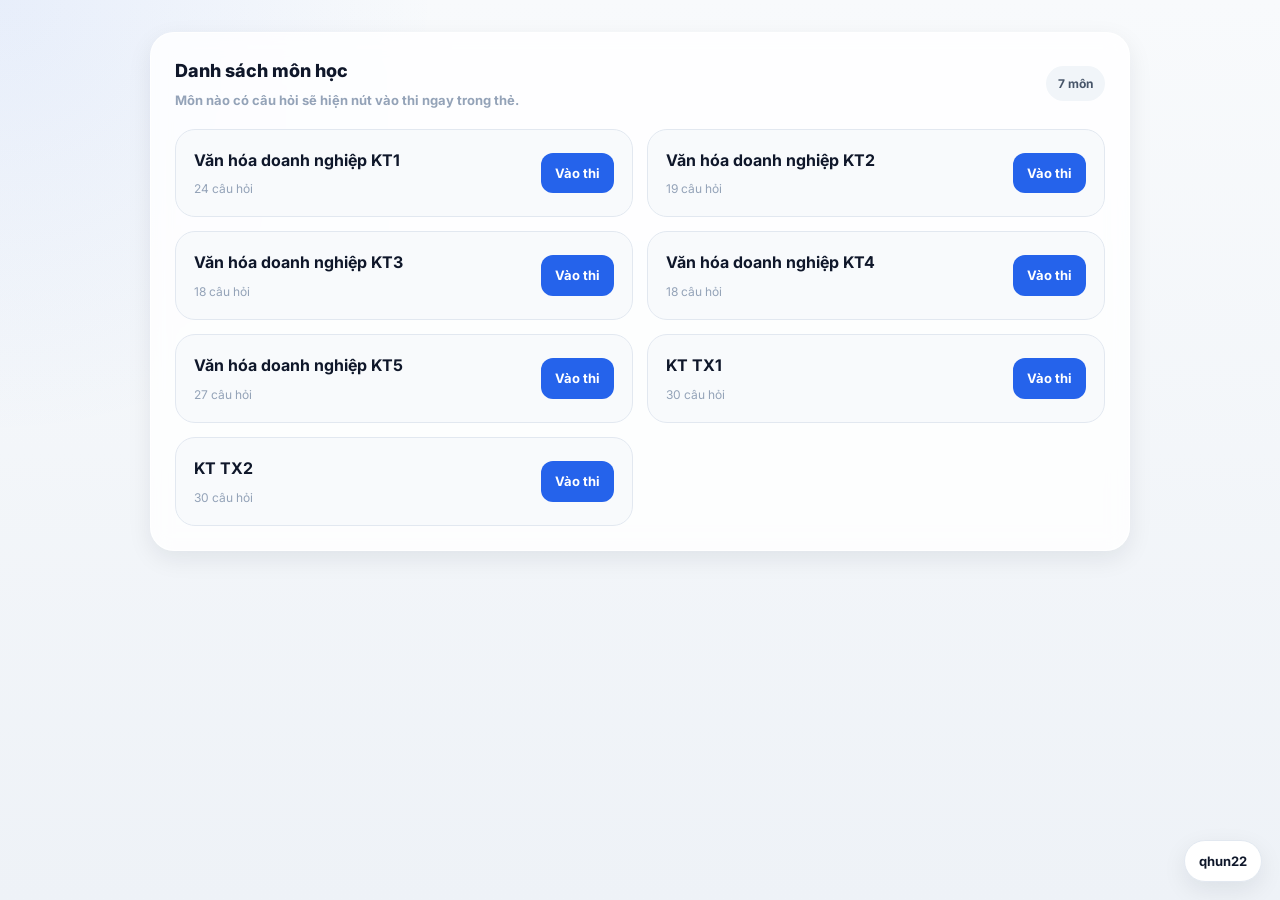
==== exam.html @ 62bb66e3 "Add files via upload" ====
<!DOCTYPE html>
<html lang="vi">
<head>
    <meta charset="UTF-8">
    <meta name="viewport" content="width=device-width, initial-scale=1.0">
    <title>Làm bài - Trắc Nghiệm Online</title>
    <link rel="stylesheet" href="assets/css/style.css">
    <style>
        html {
            overflow-y: scroll;
            scrollbar-gutter: stable;
            scrollbar-width: auto;
            scrollbar-color: #94a3b8 #e2e8f0;
        }

        html::-webkit-scrollbar,
        body::-webkit-scrollbar {
            width: 14px;
        }

        html::-webkit-scrollbar-track,
        body::-webkit-scrollbar-track {
            background: #e2e8f0;
        }

        html::-webkit-scrollbar-thumb,
        body::-webkit-scrollbar-thumb {
            background: #94a3b8;
            border-radius: 999px;
            border: 3px solid #e2e8f0;
        }

        html::-webkit-scrollbar-thumb:hover,
        body::-webkit-scrollbar-thumb:hover {
            background: #64748b;
        }

        body {
            min-height:100vh;
            overflow-x:hidden;
            overflow-y:auto;
            background:var(--body-bg);
            padding:28px 16px 48px;
        }
        .container { max-width:860px; margin:0 auto; }
        .exam-shell {
            background:rgba(255,255,255,0.72);
            border:1px solid rgba(255,255,255,0.8);
            border-radius:28px;
            box-shadow:var(--shadow-md);
            padding:20px;
        }
        .page-header {
            display:flex;
            align-items:flex-start;
            justify-content:space-between;
            gap:16px;
            margin-bottom:18px;
            padding:8px 8px 0;
        }
        .page-header h1 { font-size:30px; font-weight:800; color:var(--text-primary); margin:0 0 6px; line-height:1.15; }
        .page-header p { margin:0; font-size:14px; color:var(--text-secondary); }
        .back-link {
            display:inline-flex;
            align-items:center;
            gap:8px;
            min-height:44px;
            padding:0 16px;
            border-radius:14px;
            background:#ffffff;
            border:1px solid var(--border-color);
            color:var(--text-primary);
            font-size:14px;
            font-weight:700;
            box-shadow:var(--shadow-sm);
            text-decoration:none;
        }
        .back-link:hover { border-color:rgba(37,99,235,0.25); color:var(--primary); background:#f8fbff; }
        .exam-info { display:flex; gap:12px; flex-wrap:wrap; margin-bottom:20px; padding:0 8px; font-size:13px; color:var(--text-muted); }
        .exam-info span {
            background:#f8fafc;
            padding:10px 14px;
            border-radius:14px;
            box-shadow:var(--shadow-sm);
            border:1px solid var(--border-color);
            font-weight:700;
        }

        .q-card {
            background:#ffffff;
            border-radius:24px;
            box-shadow:var(--shadow);
            border:1px solid rgba(226,232,240,0.9);
            padding:22px;
            margin-bottom:16px;
        }
        .q-number { font-size:12px; font-weight:800; color:var(--primary); text-transform:uppercase; margin:0 0 10px; display:flex; align-items:center; gap:8px; letter-spacing:0.4px; }
        .q-flag-btn { margin-left:auto; display:inline-flex; align-items:center; gap:5px; padding:4px 10px; border:1.5px solid var(--border-color); border-radius:8px; background:#fff; cursor:pointer; font-family:inherit; font-size:11px; font-weight:600; color:var(--text-muted); transition:var(--transition); text-transform:none; letter-spacing:0; }
        .q-flag-btn:hover { border-color:#fca5a5; color:#dc2626; background:#fef2f2; }
        .q-flag-btn.flagged { border-color:#dc2626; color:#dc2626; background:#fef2f2; }
        .q-flag-btn .flag-icon { width:14px; height:14px; border:1.5px solid currentColor; border-radius:3px; display:flex; align-items:center; justify-content:center; flex-shrink:0; }
        .q-flag-btn.flagged .flag-icon::after { content:''; width:8px; height:8px; background:#dc2626; border-radius:2px; }
        .q-badge-multi { font-size:11px; font-weight:700; color:#fff; background:var(--warning); padding:4px 10px; border-radius:999px; text-transform:none; letter-spacing:0; }
        .q-text { font-size:20px; font-weight:700; color:var(--text-primary); margin:0 0 18px; line-height:1.55; white-space:pre-wrap; }
        .q-options { display:flex; flex-direction:column; gap:10px; }
        .q-opt {
            display:flex;
            align-items:center;
            gap:12px;
            padding:14px 16px;
            border:1.5px solid var(--border-color);
            border-radius:18px;
            cursor:pointer;
            transition:var(--transition);
            font-size:15px;
            color:var(--text-secondary);
            background:#f8fafc;
        }
        .q-opt:hover { border-color:rgba(37,99,235,0.25); background:#f8fbff; }
        .q-opt.selected { border-color:var(--primary); background:#eff6ff; color:var(--primary); font-weight:700; }
        .q-opt.correct { border-color:rgba(22,163,74,0.24); background:rgba(22,163,74,0.12); color:#166534; }
        .q-opt.wrong { border-color:rgba(220,38,38,0.24); background:rgba(220,38,38,0.1); color:#991b1b; }
        .q-opt-label { width:32px; height:32px; border-radius:50%; background:#e2e8f0; display:flex; align-items:center; justify-content:center; font-weight:800; font-size:13px; flex-shrink:0; color:#334155; }
        .q-opt-text { white-space:pre-wrap; }
        .q-opt.selected .q-opt-label { background:var(--primary); color:#fff; }
        .q-opt.correct .q-opt-label { background:var(--success); color:#fff; }
        .q-opt.wrong .q-opt-label { background:var(--danger); color:#fff; }

        .btn-submit { display:block; width:100%; padding:15px; background:var(--primary); color:#fff; border:none; border-radius:16px; font-size:16px; font-weight:800; cursor:pointer; transition:var(--transition); font-family:inherit; margin-top:8px; box-shadow:0 12px 26px rgba(37,99,235,0.22); }
        .btn-submit:hover { background:var(--primary-hover); box-shadow:0 14px 28px rgba(37,99,235,0.26); }
        .btn-submit:disabled { opacity:0.6; cursor:not-allowed; box-shadow:none; }

        .result-card { background:#ffffff; border-radius:24px; box-shadow:var(--shadow-md); border:1px solid rgba(226,232,240,0.9); padding:30px; text-align:center; margin-top:18px; }
        .result-score { font-size:48px; font-weight:800; color:var(--primary); margin:0; }
        .result-label { font-size:14px; color:var(--text-muted); margin:8px 0 0; }
        .result-bar { width:100%; height:10px; background:#e2e8f0; border-radius:999px; margin:16px 0; overflow:hidden; }
        .result-bar-fill { height:100%; border-radius:999px; transition:width 0.6s ease; }

        /* Drag-drop exam */
        .dd-pool { display:flex; flex-wrap:wrap; gap:10px; margin-bottom:20px; min-height:48px; padding:14px; background:#f8fafc; border-radius:18px; border:2px dashed var(--border-color); }
        .dd-chip { padding:9px 16px; background:var(--primary); color:#fff; border-radius:14px; font-size:13px; font-weight:700; cursor:grab; user-select:none; transition:var(--transition); box-shadow:0 8px 18px rgba(37,99,235,0.18); }
        .dd-chip:active { cursor:grabbing; opacity:0.8; }
        .dd-chip.dd-selected { outline:3px solid var(--warning,#FB6340); outline-offset:2px; }
        .dd-chip.dd-placed { opacity:0.35; pointer-events:none; }
        .dd-statements { display:flex; flex-direction:column; gap:10px; }
        .dd-stmt-exam { display:flex; align-items:stretch; gap:12px; }
        .dd-stmt-text { flex:1; font-size:15px; color:var(--text-secondary); line-height:1.6; white-space:pre-wrap; padding:10px 0; }
        .dd-drop-zone { min-width:180px; max-width:240px; min-height:46px; border:2px dashed var(--border-color); border-radius:16px; display:flex; align-items:center; justify-content:center; font-size:13px; color:var(--text-muted); transition:var(--transition); cursor:pointer; padding:8px 12px; text-align:center; flex-shrink:0; background:#f8fafc; }
        .dd-drop-zone.dd-over { border-color:var(--primary); background:var(--primary-light); }
        .dd-drop-zone.dd-filled { border-style:solid; border-color:var(--primary); background:var(--primary-light); color:var(--primary); font-weight:600; cursor:pointer; }
        .dd-drop-zone.correct { border-color:rgba(22,163,74,0.24) !important; background:rgba(22,163,74,0.12) !important; color:#166534 !important; }
        .dd-drop-zone.wrong { border-color:rgba(220,38,38,0.24) !important; background:rgba(220,38,38,0.1) !important; color:#991b1b !important; }
        .contact-link { position:fixed; right:18px; bottom:18px; display:inline-flex; align-items:center; min-height:42px; padding:0 14px; border-radius:999px; background:#fff; border:1px solid var(--border-color); box-shadow:var(--shadow); color:var(--text-primary); font-size:13px; font-weight:700; z-index:50; text-decoration:none; }
        .contact-link:hover { color:var(--primary); border-color:rgba(37,99,235,0.22); }
        .loading-state { text-align:center; color:var(--text-muted); font-size:16px; padding:60px 0; }
        .desktop-exam-footer,
        .desktop-exam-counter,
        .desktop-prev-btn,
        .desktop-next-btn,
        .desktop-brand,
        .desktop-hamburger,
        .desktop-footer-left,
        .desktop-footer-center,
        .desktop-footer-progress,
        .qnav-overlay,
        .qnav-panel {
            display:none;
        }

        /* ===== QUESTION NAV PANEL (hamburger) ===== */
        .qnav-overlay {
            display:none;
            position:fixed;
            inset:0;
            background:rgba(15,23,42,0.35);
            z-index:90;
        }
        .qnav-overlay.open { display:block; }
        .qnav-panel {
            position:fixed;
            left:0;
            bottom:0;
            top:0;
            width:320px;
            background:#fff;
            z-index:100;
            transform:translateX(-100%);
            transition:transform 0.28s cubic-bezier(0.4,0,0.2,1);
            display:flex;
            flex-direction:column;
            box-shadow:4px 0 24px rgba(15,23,42,0.12);
        }
        .qnav-panel.open { transform:translateX(0); }
        .qnav-panel-header {
            display:flex;
            align-items:center;
            justify-content:space-between;
            padding:18px 20px;
            border-bottom:1px solid var(--border-color);
        }
        .qnav-panel-header strong { font-size:15px; color:var(--text-primary); }
        .qnav-close-btn {
            width:32px; height:32px;
            border:none; background:var(--body-bg);
            border-radius:8px; cursor:pointer;
            font-size:18px; color:var(--text-secondary);
            display:flex; align-items:center; justify-content:center;
        }
        .qnav-close-btn:hover { background:#e2e8f0; }
        .qnav-grid {
            flex:1;
            overflow-y:auto;
            padding:16px 20px;
            display:grid;
            grid-template-columns:repeat(5, 1fr);
            gap:10px;
            align-content:start;
        }
        .qnav-item {
            width:100%; aspect-ratio:1;
            border:1.5px solid var(--border-color);
            border-radius:10px;
            background:#fff;
            cursor:pointer;
            font-family:inherit;
            font-size:13px;
            font-weight:700;
            color:var(--text-secondary);
            display:flex;
            align-items:center;
            justify-content:center;
            transition:var(--transition);
        }
        .qnav-item:hover { background:var(--body-bg); border-color:#cbd5e1; }
        .qnav-item.current { border-color:var(--primary); background:var(--primary); color:#fff; }
        .qnav-item.answered { border-color:#64748b; background:#64748b; color:#fff; }
        .qnav-item.answered.current { background:var(--primary); border-color:var(--primary); }
        .qnav-item.flagged { position:relative; }
        .qnav-item.flagged::after { content:''; position:absolute; top:3px; right:3px; width:8px; height:8px; background:#dc2626; border-radius:50%; }
        .qnav-panel-footer {
            padding:14px 20px;
            border-top:1px solid var(--border-color);
            font-size:12px;
            color:var(--text-muted);
            display:flex;
            align-items:center;
            gap:14px;
        }
        .qnav-legend { display:flex; align-items:center; gap:5px; }
        .qnav-legend i { width:12px; height:12px; border-radius:4px; display:inline-block; }
        .qnav-legend i.lg-current { background:var(--primary); }
        .qnav-legend i.lg-answered { background:#64748b; }
        .qnav-legend i.lg-empty { background:#fff; border:1.5px solid var(--border-color); }
        .qnav-legend i.lg-flagged { background:#dc2626; }

        @media (min-width: 761px) {
            body {
                background:var(--body-bg);
                padding:0;
            }
            .container {
                max-width:none;
                margin:0;
                min-height:100vh;
            }
            .exam-shell {
                min-height:100vh;
                background:var(--body-bg);
                border:none;
                border-radius:0;
                box-shadow:none;
                padding:28px 32px 100px;
            }
            .page-header {
                align-items:center;
                margin-bottom:24px;
                padding:0;
            }
            .page-header h1 {
                font-size:20px;
                margin:0;
            }
            .page-header p {
                display:none;
            }
            .back-link {
                border-radius:10px;
                min-height:38px;
                padding:0 12px;
                box-shadow:none;
                background:#fff;
            }
            .exam-info {
                display:none;
            }
            #examContainer {
                display:block;
            }
            .q-card {
                display:none;
                background:var(--body-bg);
                border:none;
                box-shadow:none;
                border-radius:0;
                padding:0;
                margin:0;
            }
            .q-card.active-desktop {
                display:block;
            }
            .q-number {
                margin:0 0 10px;
                font-size:15px;
                letter-spacing:0;
                text-transform:none;
                color:var(--text-secondary);
                font-weight:700;
            }
            .q-badge-multi {
                margin-left:10px;
                background:#e2e8f0;
                color:#475569;
            }
            .q-text {
                font-size:15px;
                line-height:1.65;
                margin:0 0 28px;
                color:var(--text-primary);
                font-weight:500;
                max-width:1180px;
            }
            .q-options {
                display:grid;
                grid-template-columns:1fr 1fr;
                column-gap:36px;
                row-gap:18px;
                align-items:start;
            }
            .q-opt {
                min-height:66px;
                border:1.5px solid var(--border-color);
                border-radius:12px;
                background:#fff;
                padding:0 18px 0 16px;
                position:relative;
                color:var(--text-secondary);
                box-shadow:none;
            }
            .q-opt:hover {
                border-color:#cbd5e1;
                background:#fafbfc;
            }
            .q-opt.selected {
                border-color:var(--primary);
                background:#eff6ff;
                color:var(--primary);
                box-shadow:0 0 0 1px var(--primary) inset;
            }
            .q-opt.correct {
                border-color:#2faa62;
                background:#f4fff8;
                color:#1f7a42;
                box-shadow:0 0 0 1px #2faa62 inset;
            }
            .q-opt.wrong {
                border-color:#e2465b;
                background:#fff8f9;
                color:#b5263a;
                box-shadow:0 0 0 1px #e2465b inset;
            }
            .q-opt-label {
                width:22px;
                height:22px;
                border:2px solid #94a3b8;
                border-radius:50%;
                background:transparent;
                color:transparent;
                margin-right:4px;
                flex-shrink:0;
                position:relative;
            }
            .q-opt-label::after {
                content:'';
                position:absolute;
                inset:4px;
                border-radius:50%;
                background:var(--primary);
                transform:scale(0);
                transition:transform 0.2s ease;
            }
            .q-opt.selected .q-opt-label,
            .q-opt.correct .q-opt-label,
            .q-opt.wrong .q-opt-label {
                border-color:currentColor;
                background:transparent;
            }
            .q-opt.selected .q-opt-label::after,
            .q-opt.correct .q-opt-label::after,
            .q-opt.wrong .q-opt-label::after {
                transform:scale(1);
                background:currentColor;
            }
            .q-opt-text {
                font-size:15px;
                line-height:1.45;
            }
            .q-opt::before {
                content:attr(data-letter);
                position:absolute;
                left:-22px;
                top:50%;
                transform:translateY(-50%);
                font-size:14px;
                font-weight:600;
                color:#94a3b8;
            }
            .dd-pool,
            .dd-statements {
                max-width:1180px;
            }
            .dd-pool {
                background:#fff;
                border:1px solid var(--border-color);
                border-radius:6px;
                padding:16px;
            }
            .dd-chip {
                border-radius:6px;
                box-shadow:none;
                background:#475569;
            }
            .dd-stmt-exam {
                background:#fff;
                border:1px solid var(--border-color);
                border-radius:6px;
                padding:14px 16px;
            }
            .dd-drop-zone {
                background:#fff;
                border-radius:6px;
                min-width:220px;
            }
            #btnSubmit {
                display:none;
            }
            .result-card {
                margin-top:32px;
                border-radius:10px;
                max-width:720px;
                margin-left:auto;
                margin-right:auto;
            }
            .contact-link {
                display:none;
            }
            /* ===== DESKTOP FOOTER BAR ===== */
            .desktop-exam-footer {
                display:flex;
                align-items:center;
                justify-content:space-between;
                position:fixed;
                left:0;
                right:0;
                bottom:0;
                height:64px;
                padding:0 24px;
                background:#fff;
                border-top:1px solid var(--border-color);
                z-index:50;
            }
            .desktop-footer-left {
                display:flex;
                align-items:center;
                gap:14px;
            }
            .desktop-hamburger {
                display:flex;
                align-items:center;
                justify-content:center;
                width:40px;
                height:40px;
                border:1.5px solid var(--border-color);
                border-radius:10px;
                background:#fff;
                cursor:pointer;
                transition:var(--transition);
                flex-shrink:0;
            }
            .desktop-hamburger:hover { background:var(--body-bg); border-color:#cbd5e1; }
            .desktop-hamburger span {
                display:flex;
                flex-direction:column;
                gap:4px;
                width:18px;
            }
            .desktop-hamburger span i {
                display:block;
                height:2px;
                background:var(--text-secondary);
                border-radius:2px;
                font-style:normal;
            }
            .desktop-brand {
                display:flex;
                flex-direction:column;
                justify-content:center;
            }
            .desktop-brand strong {
                display:block;
                font-size:14px;
                font-weight:700;
                color:var(--text-primary);
                line-height:1.2;
            }
            .desktop-brand span {
                display:block;
                font-size:12px;
                color:var(--text-muted);
                margin-top:2px;
            }
            .desktop-brand em { display:none; }
            .desktop-footer-center {
                display:flex;
                align-items:center;
                gap:10px;
            }
            .desktop-prev-btn,
            .desktop-next-btn {
                height:40px;
                border:1.5px solid var(--border-color);
                border-radius:10px;
                background:#fff;
                font-family:inherit;
                font-weight:700;
                cursor:pointer;
                transition:var(--transition);
                color:var(--text-primary);
            }
            .desktop-prev-btn {
                display:inline-flex;
                width:40px;
                align-items:center;
                justify-content:center;
                font-size:18px;
            }
            .desktop-prev-btn:hover,
            .desktop-next-btn:hover {
                background:var(--body-bg);
                border-color:#cbd5e1;
            }
            .desktop-prev-btn:disabled {
                opacity:0.35;
                cursor:not-allowed;
                background:#fff;
            }
            .desktop-footer-progress {
                font-size:14px;
                font-weight:600;
                color:var(--text-secondary);
                min-width:56px;
                text-align:center;
            }
            .desktop-footer-progress small {
                font-weight:400;
                color:var(--text-muted);
            }
            .desktop-next-btn {
                display:inline-flex;
                align-items:center;
                justify-content:center;
                min-width:148px;
                padding:0 18px;
                font-size:14px;
                background:var(--primary);
                color:#fff;
                border-color:var(--primary);
            }
            .desktop-next-btn:hover {
                background:var(--primary-hover);
                border-color:var(--primary-hover);
            }
            .desktop-exam-counter {
                display:none;
            }
        }

        @media (max-width: 760px) {
            .exam-shell { padding:14px; border-radius:22px; }
            .page-header { padding:4px 2px 0; flex-direction:column; align-items:flex-start; }
            .page-header h1 { font-size:24px; }
            .exam-info { padding:0 2px; }
            .q-card { padding:18px; border-radius:20px; }
            .q-text { font-size:17px; }
            .dd-stmt-exam { flex-direction:column; }
            .dd-drop-zone { max-width:none; width:100%; }
            .contact-link { right:12px; bottom:12px; }
        }
    </style>
</head>
<body>
<div class="container">

    <div class="exam-shell">
        <div class="page-header">
            <div>
                <h1 id="examTitle">Đang tải...</h1>
            </div>
            <a href="index.html" class="back-link">Quay lại</a>
        </div>

        <div class="exam-info">
            <span id="questionCountInfo">...</span>
            <span id="timerDisplay">00:00</span>
        </div>

        <div id="examContainer">
            <div class="loading-state">Đang tải câu hỏi...</div>
        </div>

        <div class="result-card" id="resultCard" style="display:none;">
            <div class="result-score" id="resultScore"></div>
            <div class="result-label" id="resultLabel"></div>
            <div class="result-bar"><div class="result-bar-fill" id="resultBar"></div></div>
            <div style="display:flex;gap:12px;justify-content:center;margin-top:16px;">
                <button class="btn-submit" onclick="window.scrollTo(0, 0); window.location.href = window.location.pathname + window.location.search;" style="width:auto;flex:1;max-width:220px;">Làm lại</button>
            </div>
        </div>
    </div>

    <!-- Question Nav Panel (hamburger) -->
    <div class="qnav-overlay" id="qnavOverlay" onclick="closeQNav()"></div>
    <div class="qnav-panel" id="qnavPanel">
        <div class="qnav-panel-header">
            <strong>Danh sách câu hỏi</strong>
            <button type="button" class="qnav-close-btn" onclick="closeQNav()">&times;</button>
        </div>
        <div class="qnav-grid" id="qnavGrid"></div>
        <div class="qnav-panel-footer">
            <div class="qnav-legend"><i class="lg-current"></i> Hiện tại</div>
            <div class="qnav-legend"><i class="lg-answered"></i> Đã trả lời</div>
            <div class="qnav-legend"><i class="lg-empty"></i> Chưa trả lời</div>
            <div class="qnav-legend"><i class="lg-flagged"></i> Xem lại</div>
        </div>
    </div>

    <!-- Desktop Footer Bar -->
    <div class="desktop-exam-footer" id="desktopExamFooter">
        <div class="desktop-footer-left">
            <button type="button" class="desktop-hamburger" id="desktopHamburger" onclick="openQNav()">
                <span><i></i><i></i><i></i></span>
            </button>
            <div class="desktop-brand">
                <strong id="desktopBrandName"></strong>
                <span id="desktopBrandCount"></span>
            </div>
        </div>
        <div class="desktop-footer-center">
            <button type="button" class="desktop-prev-btn" id="desktopPrevBtn" onclick="goPrevQuestion()">&#8249;</button>
            <div class="desktop-footer-progress" id="desktopProgress"></div>
            <button type="button" class="desktop-next-btn" id="desktopNextBtn" onclick="goNextQuestion()">Câu hỏi tiếp theo</button>
        </div>
    </div>
</div>
<a class="contact-link" href="https://www.facebook.com/userqhun" target="_blank" rel="noopener noreferrer">qhun22</a>

<script>
if ('scrollRestoration' in history) {
    history.scrollRestoration = 'manual';
}

/* ================================================================
   GLOBALS
   ================================================================ */
let totalQ = 0;
let subjectId = '';
let subjectName = '';
const userAnswers = {};
const flaggedQuestions = new Set();
let submitted = false;
let ddSelectedChip = null;
let currentDesktopQuestion = 0;
let timerInterval = null;
let seconds = 0;
const labels = ['A','B','C','D','E','F','G','H'];

/* ================================================================
   SHUFFLE (port from PHP)
   ================================================================ */
function shuffleArray(arr) {
    for (let i = arr.length - 1; i > 0; i--) {
        const j = Math.floor(Math.random() * (i + 1));
        [arr[i], arr[j]] = [arr[j], arr[i]];
    }
    return arr;
}

function shuffleQuestionsForExam(questions) {
    shuffleArray(questions);

    questions.forEach(question => {
        const type = question.type || 'multiple_choice';

        if (type === 'drag_drop') {
            // Shuffle options and remap correct_matches
            const optCount = question.options.length;
            const optIndices = Array.from({length: optCount}, (_, i) => i);
            shuffleArray(optIndices);

            const newOptions = [];
            const indexMap = {};
            optIndices.forEach((oldIdx, newIdx) => {
                newOptions.push(question.options[oldIdx]);
                indexMap[oldIdx] = newIdx;
            });
            question.options = newOptions;

            const newMatches = question.correct_matches.map(m => indexMap[m]);
            question.correct_matches = newMatches;

            // Shuffle statements keeping correct match pairing
            const stmtPairs = question.statements.map((stmt, si) => ({
                text: stmt,
                match: question.correct_matches[si]
            }));
            shuffleArray(stmtPairs);
            question.statements = stmtPairs.map(p => p.text);
            question.correct_matches = stmtPairs.map(p => p.match);

            return;
        }

        // Multiple choice / true-false: shuffle answers
        const pairs = question.answers.map((answer, index) => ({
            text: answer,
            is_correct: question.correct.includes(index)
        }));
        shuffleArray(pairs);

        question.answers = pairs.map(p => p.text);
        question.correct = [];
        pairs.forEach((p, newIndex) => {
            if (p.is_correct) question.correct.push(newIndex);
        });
    });

    return questions;
}

/* ================================================================
   ESCAPE HTML
   ================================================================ */
function escapeHtml(str) {
    const d = document.createElement('div');
    d.textContent = str;
    return d.innerHTML;
}

/* ================================================================
   INIT: Load data and render
   ================================================================ */
(async function init() {
    // Parse subject from URL
    const params = new URLSearchParams(window.location.search);
    subjectId = params.get('subject') || '';

    if (!subjectId || !/^subj_\d+_\d+$/.test(subjectId)) {
        window.location.href = 'index.html';
        return;
    }

    try {
        // Load subjects
        const subjResp = await fetch('data/subjects.json');
        if (!subjResp.ok) throw new Error('Không tải được danh sách môn học');
        const subjects = await subjResp.json();

        const subj = subjects.find(s => s.id === subjectId);
        if (!subj) { window.location.href = 'index.html'; return; }
        subjectName = subj.name;

        // Load questions
        const qResp = await fetch('data/questions_' + subjectId + '.json');
        if (!qResp.ok) throw new Error('Không tải được câu hỏi');
        let questions = await qResp.json();
        if (!Array.isArray(questions) || questions.length === 0) {
            window.location.href = 'index.html';
            return;
        }

        questions = shuffleQuestionsForExam(questions);
        totalQ = questions.length;

        // Update page
        document.title = subjectName + ' - Làm bài';
        document.getElementById('examTitle').textContent = subjectName;
        document.getElementById('questionCountInfo').textContent = totalQ + ' câu hỏi';
        document.getElementById('desktopBrandName').textContent = subjectName;
        document.getElementById('desktopBrandCount').textContent = totalQ + ' câu hỏi';

        renderExam(questions);
        startTimer();
        initDragDrop();
        updateDesktopExamState();
        window.addEventListener('resize', updateDesktopExamState);

    } catch(err) {
        document.getElementById('examContainer').innerHTML =
            '<div class="loading-state">Lỗi: ' + escapeHtml(err.message) + '</div>';
    }
})();

/* ================================================================
   RENDER EXAM
   ================================================================ */
function renderExam(questions) {
    const container = document.getElementById('examContainer');
    let html = '';

    questions.forEach((q, qi) => {
        const type = q.type || 'multiple_choice';

        if (type === 'drag_drop') {
            html += '<div class="q-card" data-qi="' + qi + '" data-type="drag_drop" data-correct-matches=\'' + JSON.stringify(q.correct_matches) + '\'>';
            html += '<div class="q-number">Câu ' + (qi + 1) + ' / ' + totalQ + ' <span class="q-badge-multi">Kéo thả</span>';
            html += '<button type="button" class="q-flag-btn" data-qi="' + qi + '" onclick="toggleFlag(' + qi + ')"><span class="flag-icon"></span> Xem lại</button></div>';
            html += '<div class="q-text">' + escapeHtml(q.text) + '</div>';
            html += '<div class="dd-pool">';
            q.options.forEach((opt, oi) => {
                html += '<div class="dd-chip" data-opt-idx="' + oi + '" draggable="true">' + escapeHtml(opt) + '</div>';
            });
            html += '</div>';
            html += '<div class="dd-statements">';
            q.statements.forEach((stmt, si) => {
                html += '<div class="dd-stmt-exam">';
                html += '<div class="dd-stmt-text">' + escapeHtml(stmt) + '</div>';
                html += '<div class="dd-drop-zone" data-qi="' + qi + '" data-si="' + si + '" data-placed-opt="">Kéo thả vào đây</div>';
                html += '</div>';
            });
            html += '</div></div>';
        } else {
            const numCorrect = q.correct.length;
            const isMulti = numCorrect > 1;
            html += '<div class="q-card" data-qi="' + qi + '" data-correct=\'' + JSON.stringify(q.correct) + '\' data-multi="' + (isMulti ? '1' : '0') + '" data-num-correct="' + numCorrect + '">';
            html += '<div class="q-number">Câu ' + (qi + 1) + ' / ' + totalQ;
            if (isMulti) html += ' <span class="q-badge-multi">Chọn ' + numCorrect + ' đáp án</span>';
            html += '<button type="button" class="q-flag-btn" data-qi="' + qi + '" onclick="toggleFlag(' + qi + ')"><span class="flag-icon"></span> Xem lại</button></div>';
            html += '<div class="q-text">' + escapeHtml(q.text) + '</div>';
            html += '<div class="q-options">';
            q.answers.forEach((a, ai) => {
                const letter = labels[ai] || (ai + 1);
                html += '<div class="q-opt" data-qi="' + qi + '" data-ai="' + ai + '" data-letter="' + letter + '" onclick="selectAnswer(this,' + qi + ',' + ai + ')">';
                html += '<div class="q-opt-label">' + letter + '</div>';
                html += '<div class="q-opt-text">' + escapeHtml(a) + '</div>';
                html += '</div>';
            });
            html += '</div></div>';
        }
    });

    html += '<button class="btn-submit" id="btnSubmit" onclick="submitExam()">Nộp bài</button>';
    container.innerHTML = html;

    // Build qnav grid
    const qnavGrid = document.getElementById('qnavGrid');
    let qnavHtml = '';
    for (let i = 0; i < totalQ; i++) {
        qnavHtml += '<button type="button" class="qnav-item" data-qi="' + i + '" onclick="jumpToQuestion(' + i + ')">' + (i + 1) + '</button>';
    }
    qnavGrid.innerHTML = qnavHtml;
}

/* ================================================================
   TIMER
   ================================================================ */
function startTimer() {
    const timerEl = document.getElementById('timerDisplay');
    timerInterval = setInterval(() => {
        seconds++;
        const m = String(Math.floor(seconds / 60)).padStart(2, '0');
        const s = String(seconds % 60).padStart(2, '0');
        timerEl.textContent = m + ':' + s;
    }, 1000);
}

/* ================================================================
   FLAG
   ================================================================ */
function toggleFlag(qi) {
    if (submitted) return;
    if (flaggedQuestions.has(qi)) {
        flaggedQuestions.delete(qi);
    } else {
        flaggedQuestions.add(qi);
    }
    document.querySelectorAll('.q-flag-btn[data-qi="'+qi+'"]').forEach(btn => {
        btn.classList.toggle('flagged', flaggedQuestions.has(qi));
    });
    updateDesktopExamState();
}

/* ================================================================
   SELECT ANSWER
   ================================================================ */
function selectAnswer(el, qi, ai) {
    if (submitted) return;
    const card = el.closest('.q-card');
    if (card.dataset.type === 'drag_drop') return;
    const isMulti = card.dataset.multi === '1';

    if (!userAnswers[qi]) userAnswers[qi] = [];

    if (isMulti) {
        const idx = userAnswers[qi].indexOf(ai);
        if (idx > -1) {
            userAnswers[qi].splice(idx, 1);
            el.classList.remove('selected');
        } else {
            userAnswers[qi].push(ai);
            el.classList.add('selected');
        }
    } else {
        document.querySelectorAll('.q-opt[data-qi="'+qi+'"]').forEach(o => o.classList.remove('selected'));
        el.classList.add('selected');
        userAnswers[qi] = [ai];
    }

    updateDesktopExamState();
}

/* ================================================================
   SUBMIT
   ================================================================ */
function arraysEqual(a, b) {
    if (a.length !== b.length) return false;
    const sa = [...a].sort();
    const sb = [...b].sort();
    return sa.every((v, i) => v === sb[i]);
}

function submitExam() {
    if (submitted) return;

    let unansweredCount = 0;
    document.querySelectorAll('.q-card').forEach(card => {
        const qi = parseInt(card.dataset.qi);
        if (card.dataset.type === 'drag_drop') {
            const req = card.querySelectorAll('.dd-drop-zone').length;
            const ans = (userAnswers[qi] || []).filter(v => v !== -1 && v !== undefined).length;
            if (ans < req) unansweredCount++;
        } else {
            if (!userAnswers[qi] || userAnswers[qi].length === 0) unansweredCount++;
        }
    });

    if (unansweredCount > 0) {
        if (!confirm('Bạn còn ' + unansweredCount + ' câu chưa làm. Bạn có chắc chắn muốn nộp bài không?')) {
            return;
        }
    }

    submitted = true;
    clearInterval(timerInterval);

    let correctCount = 0;
    document.querySelectorAll('.q-card').forEach(card => {
        const qi = parseInt(card.dataset.qi);

        if (card.dataset.type === 'drag_drop') {
            const correctMatches = JSON.parse(card.dataset.correctMatches);
            const userMatches = userAnswers[qi] || [];
            let allCorrect = correctMatches.length > 0;
            card.querySelectorAll('.dd-drop-zone').forEach((zone, si) => {
                const userOpt = (userMatches[si] !== undefined && userMatches[si] !== -1) ? userMatches[si] : -1;
                const correctOpt = correctMatches[si];
                if (userOpt === correctOpt) {
                    zone.classList.add('correct');
                } else {
                    zone.classList.add('wrong');
                    allCorrect = false;
                    const correctChip = card.querySelector('.dd-chip[data-opt-idx="' + correctOpt + '"]');
                    if (correctChip) zone.textContent = (zone.textContent || '') + ' \u2192 ' + correctChip.textContent;
                }
            });
            card.querySelectorAll('.dd-chip').forEach(c => { c.style.pointerEvents = 'none'; c.setAttribute('draggable', 'false'); });

            const req = correctMatches.length;
            const ans = (userMatches || []).filter(v => v !== -1 && v !== undefined).length;
            if (ans < req) {
                const warning = document.createElement('div');
                warning.textContent = 'Bạn chưa hoàn thành câu này!';
                warning.style.cssText = 'color: #dc2626; font-size: 14px; font-weight: 700; background: #fef2f2; padding: 10px 14px; border-radius: 12px; margin-top: 12px; border: 1.5px solid #fecaca; display: inline-block;';
                card.appendChild(warning);
            }

            if (allCorrect) correctCount++;
            return;
        }

        const correct = JSON.parse(card.dataset.correct);
        const userAns = userAnswers[qi] || [];
        const isCorrectAnswer = arraysEqual(userAns, correct);

        if (userAns.length === 0) {
            const warning = document.createElement('div');
            warning.textContent = 'Bạn chưa chọn đáp án!';
            warning.style.cssText = 'color: #dc2626; font-size: 14px; font-weight: 700; background: #fef2f2; padding: 10px 14px; border-radius: 12px; margin-top: 16px; border: 1.5px solid #fecaca; display: inline-block;';
            card.appendChild(warning);
        }

        card.querySelectorAll('.q-opt').forEach(opt => {
            const ai = parseInt(opt.dataset.ai);
            if (correct.includes(ai)) {
                opt.classList.add('correct');
            }
            if (userAns.includes(ai) && !correct.includes(ai)) {
                opt.classList.add('wrong');
            }
        });

        if (isCorrectAnswer) {
            correctCount++;
        }
    });

    const timerEl = document.getElementById('timerDisplay');
    const pct = Math.round(correctCount / totalQ * 100);
    document.getElementById('resultScore').textContent = correctCount + '/' + totalQ;
    document.getElementById('resultLabel').textContent = 'Bạn trả lời đúng ' + pct + '% câu hỏi trong ' + timerEl.textContent;
    const bar = document.getElementById('resultBar');
    bar.style.width = pct + '%';
    bar.style.background = pct >= 70 ? 'var(--success,#2DCE89)' : pct >= 40 ? 'var(--warning,#FB6340)' : 'var(--danger,#F5365C)';

    document.getElementById('resultCard').style.display = '';
    document.getElementById('btnSubmit').disabled = true;
    const desktopFooter = document.getElementById('desktopExamFooter');
    if (desktopFooter) desktopFooter.style.display = 'none';

    // On desktop: show all questions for review
    if (isDesktopExamMode()) {
        document.querySelectorAll('#examContainer .q-card').forEach(card => {
            card.classList.remove('active-desktop');
            card.style.display = 'block';
            card.style.background = '#fff';
            card.style.border = '1px solid var(--border-color)';
            card.style.borderRadius = '14px';
            card.style.padding = '22px 24px';
            card.style.marginBottom = '14px';
            card.style.boxShadow = 'none';
        });
        document.querySelectorAll('.q-flag-btn').forEach(b => b.style.display = 'none');
    }

    window.scrollTo({ top: 0, behavior: 'smooth' });
}

/* ================================================================
   DESKTOP MODE
   ================================================================ */
function isDesktopExamMode() {
    return window.innerWidth >= 761;
}

function updateDesktopExamState() {
    if (!isDesktopExamMode()) {
        document.querySelectorAll('.q-card').forEach(card => card.classList.remove('active-desktop'));
        const footer = document.getElementById('desktopExamFooter');
        if (footer) footer.style.display = 'none';
        return;
    }

    const cards = Array.from(document.querySelectorAll('#examContainer .q-card'));
    cards.forEach((card, index) => {
        card.classList.toggle('active-desktop', index === currentDesktopQuestion);
    });

    const footer = document.getElementById('desktopExamFooter');
    if (footer && !submitted) footer.style.display = '';

    const prevBtn = document.getElementById('desktopPrevBtn');
    const nextBtn = document.getElementById('desktopNextBtn');
    const progressEl = document.getElementById('desktopProgress');
    if (!prevBtn || !nextBtn || !progressEl) return;

    prevBtn.disabled = currentDesktopQuestion === 0;
    progressEl.innerHTML = String(currentDesktopQuestion + 1) + ' <small>/ ' + totalQ + '</small>';
    nextBtn.textContent = currentDesktopQuestion === totalQ - 1 ? 'Nộp bài' : 'Câu hỏi tiếp theo';

    // Update qnav panel items
    document.querySelectorAll('.qnav-item').forEach(item => {
        const qi = parseInt(item.dataset.qi);
        item.classList.remove('current', 'answered', 'flagged');
        if (qi === currentDesktopQuestion) item.classList.add('current');
        else if ((userAnswers[qi] || []).length) item.classList.add('answered');
        if (flaggedQuestions.has(qi)) item.classList.add('flagged');
    });
}

function goPrevQuestion() {
    if (!isDesktopExamMode() || currentDesktopQuestion === 0) return;
    currentDesktopQuestion -= 1;
    updateDesktopExamState();
}

function goNextQuestion() {
    if (!isDesktopExamMode()) return;
    if (currentDesktopQuestion >= totalQ - 1) {
        submitExam();
        return;
    }
    currentDesktopQuestion += 1;
    updateDesktopExamState();
}

/* ================================================================
   QUESTION NAV PANEL
   ================================================================ */
function openQNav() {
    document.getElementById('qnavOverlay').classList.add('open');
    document.getElementById('qnavPanel').classList.add('open');
    updateDesktopExamState();
}
function closeQNav() {
    document.getElementById('qnavOverlay').classList.remove('open');
    document.getElementById('qnavPanel').classList.remove('open');
}
function jumpToQuestion(qi) {
    if (!isDesktopExamMode() || submitted) return;
    currentDesktopQuestion = qi;
    closeQNav();
    updateDesktopExamState();
}

/* ================================================================
   DRAG DROP
   ================================================================ */
function initDragDrop() {
    document.querySelectorAll('.dd-chip').forEach(chip => {
        chip.addEventListener('dragstart', e => {
            e.dataTransfer.setData('text/plain', chip.dataset.optIdx);
            e.dataTransfer.setData('qi', chip.closest('.q-card').dataset.qi);
            chip.classList.add('dd-selected');
        });
        chip.addEventListener('dragend', () => chip.classList.remove('dd-selected'));
        chip.addEventListener('click', () => {
            if (submitted || chip.classList.contains('dd-placed')) return;
            const card = chip.closest('.q-card');
            card.querySelectorAll('.dd-chip.dd-selected').forEach(c => c.classList.remove('dd-selected'));
            ddSelectedChip = chip;
            chip.classList.add('dd-selected');
        });
    });

    document.querySelectorAll('.dd-drop-zone').forEach(zone => {
        zone.addEventListener('dragover', e => { e.preventDefault(); zone.classList.add('dd-over'); });
        zone.addEventListener('dragleave', () => zone.classList.remove('dd-over'));
        zone.addEventListener('drop', e => {
            e.preventDefault();
            zone.classList.remove('dd-over');
            if (submitted) return;
            const optIdx = e.dataTransfer.getData('text/plain');
            placeDdOption(zone, optIdx);
        });
        zone.addEventListener('click', () => {
            if (submitted) return;
            if (zone.classList.contains('dd-filled')) { removeDdOption(zone); return; }
            if (ddSelectedChip && ddSelectedChip.closest('.q-card') === zone.closest('.q-card')) {
                placeDdOption(zone, ddSelectedChip.dataset.optIdx);
                ddSelectedChip.classList.remove('dd-selected');
                ddSelectedChip = null;
            }
        });
    });
}

function placeDdOption(zone, optIdx) {
    const card = zone.closest('.q-card');
    const qi = card.dataset.qi;
    if (zone.dataset.placedOpt !== '') {
        const oldChip = card.querySelector('.dd-chip[data-opt-idx="' + zone.dataset.placedOpt + '"]');
        if (oldChip) oldChip.classList.remove('dd-placed');
    }
    card.querySelectorAll('.dd-drop-zone').forEach(z => {
        if (z !== zone && z.dataset.placedOpt === optIdx) {
            z.textContent = 'Kéo thả vào đây';
            z.classList.remove('dd-filled');
            z.dataset.placedOpt = '';
        }
    });
    const chip = card.querySelector('.dd-chip[data-opt-idx="' + optIdx + '"]');
    zone.textContent = chip ? chip.textContent : '';
    zone.classList.add('dd-filled');
    zone.dataset.placedOpt = optIdx;
    if (chip) chip.classList.add('dd-placed');
    updateDdAnswers(qi);
}

function removeDdOption(zone) {
    const card = zone.closest('.q-card');
    const qi = card.dataset.qi;
    const oldOpt = zone.dataset.placedOpt;
    if (oldOpt !== '') {
        const chip = card.querySelector('.dd-chip[data-opt-idx="' + oldOpt + '"]');
        if (chip) chip.classList.remove('dd-placed');
    }
    zone.textContent = 'Kéo thả vào đây';
    zone.classList.remove('dd-filled');
    zone.dataset.placedOpt = '';
    updateDdAnswers(qi);
}

function updateDdAnswers(qi) {
    const card = document.querySelector('.q-card[data-qi="' + qi + '"]');
    const zones = card.querySelectorAll('.dd-drop-zone');
    const matches = [];
    zones.forEach(z => {
        matches.push(z.dataset.placedOpt !== '' ? parseInt(z.dataset.placedOpt) : -1);
    });
    userAnswers[qi] = matches;
    updateDesktopExamState();
}
</script>
</body>
</html>
---- assets/css/style.css ----
@import url('https://fonts.googleapis.com/css2?family=Inter:wght@300;400;500;600;700;800&display=swap');

/* ============================================================
   CSS VARIABLES
   ============================================================ */
:root {
    --primary: #2563EB;
    --primary-hover: #1D4ED8;
    --primary-light: rgba(37, 99, 235, 0.12);
    --secondary: #64748B;
    --success: #16A34A;
    --warning: #EA580C;
    --danger: #DC2626;
    --info: #0891B2;

    --sidebar-bg: #1E1E2D;
    --sidebar-hover: rgba(255,255,255,0.06);
    --sidebar-text: #A2A3B7;

    --body-bg: #F3F4F6;
    --card-bg: #FFFFFF;

    --text-primary: #0F172A;
    --text-secondary: #475569;
    --text-muted: #94A3B8;

    --border-color: #E2E8F0;

    --sidebar-width: 265px;
    --header-height: 68px;

    --radius-xs: 4px;
    --radius-sm: 8px;
    --radius: 12px;
    --radius-lg: 16px;
    --radius-xl: 24px;

    --shadow-sm: 0 2px 10px rgba(15,23,42,0.05);
    --shadow: 0 8px 24px rgba(15,23,42,0.08);
    --shadow-md: 0 16px 40px rgba(15,23,42,0.1);
    --shadow-lg: 0 24px 60px rgba(15,23,42,0.12);

    --transition: all 0.25s cubic-bezier(0.4,0,0.2,1);
}

/* ============================================================
   RESET & BASE
   ============================================================ */
*, *::before, *::after {
    box-sizing: border-box;
    margin: 0;
    padding: 0;
}

html { scroll-behavior: smooth; }

body {
    font-family: 'Inter', -apple-system, BlinkMacSystemFont, 'Segoe UI', sans-serif;
    background: var(--body-bg);
    color: var(--text-primary);
    line-height: 1.6;
    -webkit-font-smoothing: antialiased;
}

a {
    text-decoration: none;
    color: inherit;
    transition: var(--transition);
}

ul { list-style: none; }

/* ============================================================
   BUTTONS
   ============================================================ */
.btn {
    display: inline-flex;
    align-items: center;
    gap: 8px;
    padding: 10px 22px;
    border: 2px solid transparent;
    border-radius: var(--radius-sm);
    font-family: inherit;
    font-size: 0.875rem;
    font-weight: 600;
    cursor: pointer;
    transition: var(--transition);
    text-decoration: none;
    white-space: nowrap;
    line-height: 1;
}

.btn-primary {
    background: var(--primary);
    color: white;
    box-shadow: 0 4px 15px rgba(108,99,255,0.35);
}
.btn-primary:hover {
    background: var(--primary-hover);
    transform: translateY(-1px);
    box-shadow: 0 6px 20px rgba(108,99,255,0.45);
}

.btn-outline {
    background: transparent;
    border-color: rgba(255,255,255,0.35);
    color: white;
}
.btn-outline:hover {
    background: rgba(255,255,255,0.12);
    border-color: rgba(255,255,255,0.6);
}

.btn-ghost {
    background: rgba(255,255,255,0.08);
    color: rgba(255,255,255,0.7);
    border-color: rgba(255,255,255,0.12);
}
.btn-ghost:hover {
    background: rgba(255,255,255,0.14);
    color: white;
}

.btn-sm { padding: 7px 14px; font-size: 0.8rem; }
.btn-lg { padding: 14px 30px; font-size: 1rem; border-radius: var(--radius); }

/* ============================================================
   BADGES
   ============================================================ */
.badge {
    display: inline-flex;
    align-items: center;
    padding: 3px 10px;
    border-radius: 20px;
    font-size: 0.72rem;
    font-weight: 700;
    letter-spacing: 0.3px;
}
.badge-easy   { background: rgba(45,206,137,0.14); color: #1aab6d; }
.badge-medium { background: rgba(251,99,64,0.14);  color: #d95020; }
.badge-hard   { background: rgba(245,54,92,0.14);  color: #d41848; }
.badge-khtn   { background: rgba(108,99,255,0.12); color: var(--primary); }
.badge-khxh   { background: rgba(251,99,64,0.12);  color: #FB6340; }
.badge-nn     { background: rgba(17,205,239,0.12); color: #0ea5c1; }
.badge-khac   { background: rgba(162,163,183,0.2); color: #666; }

.status-badge {
    display: inline-flex;
    align-items: center;
    gap: 5px;
    padding: 4px 10px;
    border-radius: 20px;
    font-size: 0.75rem;
    font-weight: 600;
}
.status-active   { background: rgba(45,206,137,0.12); color: #1aab6d; }
.status-inactive { background: rgba(162,163,183,0.2); color: #888; }

/* ============================================================
   INDEX PAGE — NAVBAR
   ============================================================ */
.navbar {
    position: sticky;
    top: 0;
    z-index: 100;
    background: rgba(16, 16, 30, 0.96);
    backdrop-filter: blur(20px);
    -webkit-backdrop-filter: blur(20px);
    border-bottom: 1px solid rgba(255,255,255,0.08);
    padding: 0 36px;
    height: 68px;
    display: flex;
    align-items: center;
    justify-content: space-between;
}

.navbar-brand {
    display: flex;
    align-items: center;
    gap: 12px;
    color: white;
    text-decoration: none;
}

.navbar-logo {
    width: 40px;
    height: 40px;
    background: linear-gradient(135deg, var(--primary), #9B59B6);
    border-radius: 10px;
    display: flex;
    align-items: center;
    justify-content: center;
    font-size: 1.2rem;
    flex-shrink: 0;
}

.navbar-brand-name {
    font-size: 1.2rem;
    font-weight: 800;
    letter-spacing: -0.5px;
    color: white;
}
.navbar-brand-name span { color: #A29BFE; }

.navbar-nav {
    display: flex;
    align-items: center;
    gap: 32px;
}
.navbar-nav a {
    color: rgba(255,255,255,0.6);
    font-size: 0.875rem;
    font-weight: 500;
}
.navbar-nav a:hover,
.navbar-nav a.active { color: white; }

.navbar-actions {
    display: flex;
    align-items: center;
    gap: 10px;
}

.mobile-menu-btn {
    display: none;
    background: none;
    border: none;
    color: white;
    font-size: 1.4rem;
    cursor: pointer;
    padding: 4px;
}

/* ============================================================
   INDEX PAGE — HERO
   ============================================================ */
.hero {
    background: linear-gradient(135deg, #10101e 0%, #1a1535 40%, #0f2a4a 100%);
    padding: 90px 36px 70px;
    text-align: center;
    position: relative;
    overflow: hidden;
}

.hero::before {
    content: '';
    position: absolute;
    top: -100px;
    left: -50px;
    width: 600px;
    height: 600px;
    background: radial-gradient(circle, rgba(108,99,255,0.18) 0%, transparent 65%);
    pointer-events: none;
}
.hero::after {
    content: '';
    position: absolute;
    bottom: -80px;
    right: -60px;
    width: 500px;
    height: 500px;
    background: radial-gradient(circle, rgba(255,101,132,0.12) 0%, transparent 65%);
    pointer-events: none;
}

.hero-content {
    position: relative;
    z-index: 1;
    max-width: 720px;
    margin: 0 auto;
}

.hero-pill {
    display: inline-flex;
    align-items: center;
    gap: 8px;
    background: rgba(108,99,255,0.18);
    border: 1px solid rgba(108,99,255,0.35);
    color: #A29BFE;
    padding: 6px 18px;
    border-radius: 50px;
    font-size: 0.78rem;
    font-weight: 700;
    margin-bottom: 28px;
    letter-spacing: 1px;
    text-transform: uppercase;
}

.hero h1 {
    font-size: 3.6rem;
    font-weight: 800;
    color: white;
    margin-bottom: 18px;
    letter-spacing: -2px;
    line-height: 1.1;
}

.hero h1 .gradient-text {
    background: linear-gradient(135deg, #A29BFE 0%, #FF6584 100%);
    -webkit-background-clip: text;
    -webkit-text-fill-color: transparent;
    background-clip: text;
}

.hero-desc {
    color: rgba(255,255,255,0.55);
    font-size: 1.05rem;
    margin-bottom: 40px;
    line-height: 1.75;
    max-width: 540px;
    margin-left: auto;
    margin-right: auto;
}

/* Search Bar */
.hero-search {
    display: flex;
    max-width: 520px;
    margin: 0 auto 48px;
    background: rgba(255,255,255,0.06);
    border: 1.5px solid rgba(255,255,255,0.12);
    border-radius: 50px;
    padding: 6px 6px 6px 22px;
    gap: 8px;
    transition: var(--transition);
}
.hero-search:focus-within {
    background: rgba(255,255,255,0.09);
    border-color: rgba(108,99,255,0.6);
    box-shadow: 0 0 0 4px rgba(108,99,255,0.14);
}

.hero-search input {
    flex: 1;
    background: none;
    border: none;
    outline: none;
    color: white;
    font-family: inherit;
    font-size: 0.925rem;
    min-width: 0;
}
.hero-search input::placeholder { color: rgba(255,255,255,0.3); }

.hero-search-btn {
    background: var(--primary);
    color: white;
    border: none;
    border-radius: 50px;
    padding: 10px 22px;
    font-family: inherit;
    font-size: 0.875rem;
    font-weight: 600;
    cursor: pointer;
    transition: var(--transition);
    flex-shrink: 0;
}
.hero-search-btn:hover {
    background: var(--primary-hover);
    transform: scale(1.02);
}

/* Hero Stats */
.hero-stats {
    display: flex;
    justify-content: center;
    align-items: center;
    gap: 0;
}
.hero-stat-divider {
    width: 1px;
    height: 36px;
    background: rgba(255,255,255,0.15);
    margin: 0 36px;
}
.hero-stat-num {
    font-size: 1.9rem;
    font-weight: 800;
    color: white;
    line-height: 1;
    margin-bottom: 4px;
}
.hero-stat-label {
    font-size: 0.75rem;
    color: rgba(255,255,255,0.45);
    text-transform: uppercase;
    letter-spacing: 0.8px;
    font-weight: 500;
}

/* ============================================================
   INDEX PAGE — SUBJECTS SECTION
   ============================================================ */
.subjects-section {
    max-width: 1300px;
    margin: 0 auto;
    padding: 64px 24px 80px;
}

.section-header {
    display: flex;
    align-items: flex-start;
    justify-content: space-between;
    margin-bottom: 32px;
    flex-wrap: wrap;
    gap: 16px;
}

.section-title-block .section-label {
    font-size: 0.72rem;
    font-weight: 700;
    color: var(--primary);
    text-transform: uppercase;
    letter-spacing: 1.5px;
    margin-bottom: 6px;
}

.section-title {
    font-size: 1.7rem;
    font-weight: 800;
    color: var(--text-primary);
    letter-spacing: -0.5px;
}

.section-desc {
    font-size: 0.875rem;
    color: var(--text-muted);
    margin-top: 4px;
}

/* Filter Tabs */
.filter-tabs {
    display: flex;
    gap: 8px;
    flex-wrap: wrap;
}

.filter-tab {
    padding: 8px 18px;
    border-radius: 50px;
    border: 1.5px solid var(--border-color);
    background: white;
    color: var(--text-secondary);
    font-size: 0.83rem;
    font-weight: 600;
    cursor: pointer;
    transition: var(--transition);
    font-family: inherit;
}
.filter-tab:hover {
    border-color: var(--primary);
    color: var(--primary);
    background: var(--primary-light);
}
.filter-tab.active {
    background: var(--primary);
    border-color: var(--primary);
    color: white;
    box-shadow: 0 4px 14px rgba(108,99,255,0.3);
}

/* Subjects Grid */
.subjects-grid {
    display: grid;
    grid-template-columns: repeat(auto-fill, minmax(280px, 1fr));
    gap: 24px;
}

/* Subject Card */
.subject-card {
    background: white;
    border-radius: var(--radius-lg);
    overflow: hidden;
    box-shadow: var(--shadow-sm);
    transition: var(--transition);
    border: 1.5px solid var(--border-color);
    text-decoration: none;
    color: inherit;
    display: flex;
    flex-direction: column;
    cursor: pointer;
}
.subject-card:hover {
    transform: translateY(-7px);
    box-shadow: var(--shadow-md);
    border-color: transparent;
}
.subject-card.hidden { display: none; }

.card-top {
    height: 118px;
    position: relative;
    display: flex;
    align-items: flex-end;
    justify-content: space-between;
    padding: 16px 20px;
    overflow: hidden;
}
.card-top::before {
    content: '';
    position: absolute;
    top: -20%;
    right: -10%;
    width: 110px;
    height: 110px;
    background: rgba(255,255,255,0.12);
    border-radius: 50%;
}
.card-top::after {
    content: '';
    position: absolute;
    bottom: -30%;
    left: 10%;
    width: 80px;
    height: 80px;
    background: rgba(255,255,255,0.08);
    border-radius: 50%;
}

.card-icon {
    font-size: 2.6rem;
    position: relative;
    z-index: 1;
    filter: drop-shadow(0 2px 4px rgba(0,0,0,0.15));
}

.card-cat-chip {
    background: rgba(255,255,255,0.22);
    color: white;
    padding: 4px 11px;
    border-radius: 20px;
    font-size: 0.68rem;
    font-weight: 700;
    position: relative;
    z-index: 1;
    backdrop-filter: blur(8px);
    border: 1px solid rgba(255,255,255,0.25);
    letter-spacing: 0.3px;
}

.card-body {
    padding: 18px 20px;
    flex: 1;
    display: flex;
    flex-direction: column;
}

.card-title {
    font-size: 1.1rem;
    font-weight: 700;
    color: var(--text-primary);
    margin-bottom: 5px;
}

.card-desc {
    font-size: 0.8rem;
    color: var(--text-muted);
    line-height: 1.55;
    margin-bottom: 14px;
    flex: 1;
}

.card-meta {
    display: flex;
    gap: 14px;
    margin-bottom: 14px;
}
.card-meta-item {
    display: flex;
    align-items: center;
    gap: 5px;
    font-size: 0.78rem;
    color: var(--text-secondary);
}
.card-meta-icon { font-size: 0.9rem; }

.card-footer {
    display: flex;
    align-items: center;
    justify-content: space-between;
    padding-top: 14px;
    border-top: 1px solid var(--border-color);
    gap: 10px;
}

.card-rating {
    display: flex;
    align-items: center;
    gap: 4px;
    font-size: 0.8rem;
    font-weight: 600;
    color: #F6A623;
}

.card-start-btn {
    background: var(--primary);
    color: white;
    border: none;
    border-radius: var(--radius-sm);
    padding: 8px 16px;
    font-size: 0.8rem;
    font-weight: 700;
    cursor: pointer;
    transition: var(--transition);
    font-family: inherit;
    display: flex;
    align-items: center;
    gap: 5px;
    text-decoration: none;
}
.card-start-btn:hover {
    background: var(--primary-hover);
    transform: scale(1.04);
}

/* No results message */
.no-results {
    display: none;
    grid-column: 1 / -1;
    text-align: center;
    padding: 60px 20px;
    color: var(--text-muted);
}
.no-results.show { display: block; }
.no-results-icon { font-size: 3rem; margin-bottom: 12px; }
.no-results h3 { font-size: 1.1rem; color: var(--text-secondary); margin-bottom: 6px; }

/* ============================================================
   INDEX PAGE — FOOTER
   ============================================================ */
.footer {
    background: #10101e;
    border-top: 1px solid rgba(255,255,255,0.07);
    color: rgba(255,255,255,0.4);
    text-align: center;
    padding: 36px 24px;
    font-size: 0.85rem;
    line-height: 1.8;
}
.footer a { color: #A29BFE; }
.footer a:hover { color: white; }
.footer-brand {
    font-size: 1rem;
    font-weight: 700;
    color: rgba(255,255,255,0.8);
    margin-bottom: 8px;
}
.footer-brand span { color: #A29BFE; }

/* ============================================================
   DASHBOARD — LAYOUT
   ============================================================ */
.dashboard-layout {
    display: flex;
    min-height: 100vh;
}

/* ============================================================
   DASHBOARD — SIDEBAR
   ============================================================ */
.sidebar {
    width: var(--sidebar-width);
    background: var(--sidebar-bg);
    position: fixed;
    top: 0;
    left: 0;
    bottom: 0;
    z-index: 200;
    display: flex;
    flex-direction: column;
    overflow-y: auto;
    transition: transform 0.3s ease;
    scrollbar-width: thin;
    scrollbar-color: rgba(255,255,255,0.08) transparent;
}
.sidebar::-webkit-scrollbar { width: 4px; }
.sidebar::-webkit-scrollbar-thumb { background: rgba(255,255,255,0.1); border-radius: 4px; }

.sidebar-brand {
    padding: 22px 18px;
    display: flex;
    align-items: center;
    gap: 12px;
    border-bottom: 1px solid rgba(255,255,255,0.07);
    text-decoration: none;
    flex-shrink: 0;
}
.sidebar-logo {
    width: 38px;
    height: 38px;
    background: linear-gradient(135deg, var(--primary), #9B59B6);
    border-radius: 10px;
    display: flex;
    align-items: center;
    justify-content: center;
    font-size: 1.1rem;
    flex-shrink: 0;
}
.sidebar-brand-name {
    color: white;
    font-size: 1rem;
    font-weight: 800;
    letter-spacing: -0.3px;
    line-height: 1.2;
}
.sidebar-brand-name small {
    display: block;
    color: var(--sidebar-text);
    font-size: 0.68rem;
    font-weight: 400;
    letter-spacing: 0;
}

.sidebar-section { padding: 18px 0 6px; }
.sidebar-section-title {
    padding: 0 18px 8px;
    font-size: 0.65rem;
    font-weight: 700;
    color: rgba(162,163,183,0.6);
    text-transform: uppercase;
    letter-spacing: 1.5px;
}

.sidebar-nav { padding: 0 10px; }
.sidebar-nav-item { margin-bottom: 2px; }
.sidebar-nav-link {
    display: flex;
    align-items: center;
    gap: 11px;
    padding: 10px 12px;
    border-radius: var(--radius-sm);
    color: var(--sidebar-text);
    text-decoration: none;
    font-size: 0.875rem;
    font-weight: 500;
    transition: var(--transition);
}
.sidebar-nav-link:hover {
    background: var(--sidebar-hover);
    color: rgba(255,255,255,0.9);
}
.sidebar-nav-link.active {
    background: var(--primary);
    color: white;
    box-shadow: 0 4px 14px rgba(108,99,255,0.4);
}
.sidebar-nav-icon {
    width: 20px;
    text-align: center;
    font-size: 1rem;
    flex-shrink: 0;
}
.sidebar-nav-badge {
    margin-left: auto;
    background: rgba(108,99,255,0.35);
    color: #A29BFE;
    font-size: 0.67rem;
    font-weight: 700;
    padding: 2px 7px;
    border-radius: 10px;
}
.sidebar-nav-link.active .sidebar-nav-badge {
    background: rgba(255,255,255,0.2);
    color: white;
}

.sidebar-user {
    margin-top: auto;
    padding: 14px 16px;
    border-top: 1px solid rgba(255,255,255,0.07);
    display: flex;
    align-items: center;
    gap: 10px;
    flex-shrink: 0;
}
.sidebar-avatar {
    width: 36px;
    height: 36px;
    background: linear-gradient(135deg, var(--primary), var(--secondary));
    border-radius: 50%;
    display: flex;
    align-items: center;
    justify-content: center;
    color: white;
    font-weight: 700;
    font-size: 0.875rem;
    flex-shrink: 0;
}
.sidebar-user-name { font-size: 0.84rem; font-weight: 600; color: white; }
.sidebar-user-role { font-size: 0.7rem; color: var(--sidebar-text); }
.sidebar-user-logout {
    margin-left: auto;
    color: var(--sidebar-text);
    font-size: 1rem;
    cursor: pointer;
    transition: var(--transition);
    background: none;
    border: none;
}
.sidebar-user-logout:hover { color: var(--danger); }

/* ============================================================
   DASHBOARD — MAIN CONTENT
   ============================================================ */
.main-content {
    margin-left: var(--sidebar-width);
    flex: 1;
    display: flex;
    flex-direction: column;
    min-height: 100vh;
    background: var(--body-bg);
}

/* Header */
.dash-header {
    height: var(--header-height);
    background: white;
    border-bottom: 1px solid var(--border-color);
    padding: 0 28px;
    display: flex;
    align-items: center;
    justify-content: space-between;
    position: sticky;
    top: 0;
    z-index: 100;
    box-shadow: var(--shadow-sm);
    flex-shrink: 0;
}
.dash-header-left { display: flex; align-items: center; gap: 14px; }

.sidebar-toggle {
    width: 36px;
    height: 36px;
    border: 1.5px solid var(--border-color);
    border-radius: var(--radius-sm);
    background: white;
    display: flex;
    align-items: center;
    justify-content: center;
    cursor: pointer;
    transition: var(--transition);
    color: var(--text-secondary);
    font-size: 1.05rem;
}
.sidebar-toggle:hover {
    border-color: var(--primary);
    color: var(--primary);
    background: var(--primary-light);
}

.breadcrumb {
    display: flex;
    align-items: center;
    gap: 8px;
    font-size: 0.83rem;
    color: var(--text-muted);
}
.breadcrumb-sep { opacity: 0.5; }
.breadcrumb-current { color: var(--text-primary); font-weight: 600; }

.header-search {
    display: flex;
    align-items: center;
    gap: 8px;
    background: var(--body-bg);
    border: 1.5px solid var(--border-color);
    border-radius: var(--radius-sm);
    padding: 8px 14px;
    width: 260px;
    transition: var(--transition);
}
.header-search:focus-within {
    border-color: var(--primary);
    box-shadow: 0 0 0 3px rgba(108,99,255,0.12);
    background: white;
}
.header-search input {
    background: none;
    border: none;
    outline: none;
    font-family: inherit;
    font-size: 0.875rem;
    color: var(--text-primary);
    width: 100%;
}
.search-placeholder-icon { color: var(--text-muted); font-size: 0.9rem; }

.dash-header-right { display: flex; align-items: center; gap: 10px; }

.header-icon-btn {
    width: 38px;
    height: 38px;
    background: var(--body-bg);
    border: 1.5px solid var(--border-color);
    border-radius: var(--radius-sm);
    display: flex;
    align-items: center;
    justify-content: center;
    cursor: pointer;
    transition: var(--transition);
    color: var(--text-secondary);
    font-size: 1.1rem;
    position: relative;
}
.header-icon-btn:hover {
    border-color: var(--primary);
    color: var(--primary);
    background: var(--primary-light);
}
.notif-dot {
    position: absolute;
    top: 7px;
    right: 7px;
    width: 8px;
    height: 8px;
    background: var(--danger);
    border-radius: 50%;
    border: 2px solid white;
}

.header-user {
    display: flex;
    align-items: center;
    gap: 10px;
    padding: 6px 12px;
    border-radius: var(--radius-sm);
    cursor: pointer;
    transition: var(--transition);
    border: 1.5px solid transparent;
}
.header-user:hover {
    background: var(--body-bg);
    border-color: var(--border-color);
}
.header-avatar {
    width: 34px;
    height: 34px;
    background: linear-gradient(135deg, var(--primary), var(--secondary));
    border-radius: 50%;
    display: flex;
    align-items: center;
    justify-content: center;
    color: white;
    font-weight: 700;
    font-size: 0.8rem;
}
.header-username { font-size: 0.875rem; font-weight: 600; color: var(--text-primary); }
.header-userrole { font-size: 0.7rem; color: var(--text-muted); }

/* ============================================================
   DASHBOARD — BODY
   ============================================================ */
.dash-body { padding: 28px 28px 40px; flex: 1; }

.page-title-block { margin-bottom: 24px; }
.page-title {
    font-size: 1.5rem;
    font-weight: 800;
    color: var(--text-primary);
    letter-spacing: -0.5px;
    margin-bottom: 3px;
}
.page-subtitle { font-size: 0.875rem; color: var(--text-muted); }

/* ============================================================
   DASHBOARD — STATS CARDS
   ============================================================ */
.stats-grid {
    display: grid;
    grid-template-columns: repeat(4, 1fr);
    gap: 20px;
    margin-bottom: 24px;
}

.stat-card {
    background: white;
    border-radius: var(--radius);
    padding: 22px;
    border: 1px solid var(--border-color);
    box-shadow: var(--shadow-sm);
    display: flex;
    align-items: center;
    gap: 16px;
    transition: var(--transition);
}
.stat-card:hover {
    transform: translateY(-3px);
    box-shadow: var(--shadow);
}

.stat-icon {
    width: 52px;
    height: 52px;
    border-radius: var(--radius-sm);
    display: flex;
    align-items: center;
    justify-content: center;
    font-size: 1.5rem;
    flex-shrink: 0;
}
.stat-icon-purple { background: rgba(108,99,255,0.12); }
.stat-icon-blue   { background: rgba(17,205,239,0.12); }
.stat-icon-green  { background: rgba(45,206,137,0.12); }
.stat-icon-orange { background: rgba(251,99,64,0.12); }

.stat-info { flex: 1; min-width: 0; }
.stat-value {
    font-size: 1.8rem;
    font-weight: 800;
    color: var(--text-primary);
    line-height: 1;
    margin-bottom: 4px;
    letter-spacing: -1px;
}
.stat-label {
    font-size: 0.75rem;
    color: var(--text-muted);
    text-transform: uppercase;
    letter-spacing: 0.6px;
    font-weight: 500;
}
.stat-change {
    font-size: 0.78rem;
    font-weight: 600;
    margin-top: 8px;
    display: flex;
    align-items: center;
    gap: 4px;
}
.stat-change.up { color: var(--success); }
.stat-change.down { color: var(--danger); }

/* ============================================================
   DASHBOARD — CONTENT GRID
   ============================================================ */
.content-grid {
    display: grid;
    grid-template-columns: 1fr 300px;
    gap: 20px;
    margin-bottom: 24px;
    align-items: start;
}

/* Panel / Card */
.panel {
    background: white;
    border-radius: var(--radius);
    border: 1px solid var(--border-color);
    box-shadow: var(--shadow-sm);
    overflow: hidden;
}
.panel-header {
    padding: 18px 22px;
    border-bottom: 1px solid var(--border-color);
    display: flex;
    align-items: center;
    justify-content: space-between;
    gap: 12px;
}
.panel-title {
    font-size: 0.975rem;
    font-weight: 700;
    color: var(--text-primary);
}
.panel-subtitle {
    font-size: 0.75rem;
    color: var(--text-muted);
    margin-top: 2px;
}
.panel-body { padding: 0; }

/* ============================================================
   DASHBOARD — TABLE
   ============================================================ */
.data-table {
    width: 100%;
    border-collapse: collapse;
}
.data-table th {
    padding: 11px 20px;
    text-align: left;
    font-size: 0.68rem;
    font-weight: 700;
    color: var(--text-muted);
    text-transform: uppercase;
    letter-spacing: 0.8px;
    background: var(--body-bg);
    border-bottom: 1px solid var(--border-color);
    white-space: nowrap;
}
.data-table td {
    padding: 13px 20px;
    font-size: 0.875rem;
    color: var(--text-secondary);
    border-bottom: 1px solid var(--border-color);
    vertical-align: middle;
}
.data-table tr:last-child td { border-bottom: none; }
.data-table tbody tr:hover td { background: rgba(108,99,255,0.025); }

.subject-cell { display: flex; align-items: center; gap: 12px; }
.subject-icon-sm {
    width: 36px;
    height: 36px;
    border-radius: var(--radius-sm);
    display: flex;
    align-items: center;
    justify-content: center;
    font-size: 1.1rem;
    flex-shrink: 0;
}
.subject-name-text { font-size: 0.875rem; font-weight: 600; color: var(--text-primary); }
.subject-cat-text { font-size: 0.72rem; color: var(--text-muted); margin-top: 1px; }

.progress-wrap { min-width: 90px; }
.progress-bar {
    height: 6px;
    background: var(--border-color);
    border-radius: 10px;
    overflow: hidden;
    margin-bottom: 4px;
}
.progress-fill { height: 100%; border-radius: 10px; }
.progress-label { font-size: 0.72rem; color: var(--text-muted); }

.action-btns { display: flex; gap: 6px; }
.action-btn {
    width: 30px;
    height: 30px;
    border-radius: var(--radius-xs);
    border: none;
    cursor: pointer;
    display: flex;
    align-items: center;
    justify-content: center;
    font-size: 0.85rem;
    transition: var(--transition);
    font-family: inherit;
}
.action-btn-view   { background: rgba(17,205,239,0.12); color: #0ea5c1; }
.action-btn-edit   { background: rgba(251,99,64,0.12);  color: #d95020; }
.action-btn-delete { background: rgba(245,54,92,0.12);  color: #d41848; }
.action-btn:hover  { opacity: 0.8; transform: scale(1.1); }

/* ============================================================
   DASHBOARD — WIDGETS (RIGHT COLUMN)
   ============================================================ */
.widget {
    background: white;
    border-radius: var(--radius);
    border: 1px solid var(--border-color);
    box-shadow: var(--shadow-sm);
    overflow: hidden;
    margin-bottom: 20px;
}
.widget:last-child { margin-bottom: 0; }
.widget-header {
    padding: 14px 18px;
    border-bottom: 1px solid var(--border-color);
    display: flex;
    align-items: center;
    justify-content: space-between;
}
.widget-title { font-size: 0.875rem; font-weight: 700; color: var(--text-primary); }
.widget-body { padding: 16px 18px; }

/* Category breakdown */
.cat-item { margin-bottom: 14px; }
.cat-item:last-child { margin-bottom: 0; }
.cat-info { display: flex; justify-content: space-between; margin-bottom: 5px; }
.cat-name { font-size: 0.8rem; font-weight: 600; color: var(--text-secondary); }
.cat-pct  { font-size: 0.78rem; color: var(--text-muted); font-weight: 600; }
.cat-bar {
    height: 8px;
    background: var(--border-color);
    border-radius: 10px;
    overflow: hidden;
}
.cat-bar-fill { height: 100%; border-radius: 10px; }

/* Quick info list */
.info-list-item {
    display: flex;
    align-items: center;
    gap: 12px;
    padding: 9px 0;
    border-bottom: 1px solid var(--border-color);
    font-size: 0.84rem;
}
.info-list-item:last-child { border-bottom: none; }
.info-list-icon-wrap {
    width: 30px;
    height: 30px;
    border-radius: var(--radius-xs);
    display: flex;
    align-items: center;
    justify-content: center;
    font-size: 0.9rem;
    flex-shrink: 0;
}
.info-list-label { color: var(--text-secondary); flex: 1; }
.info-list-value { font-weight: 700; color: var(--text-primary); font-size: 0.9rem; }

/* Activity list */
.activity-item {
    display: flex;
    gap: 12px;
    padding: 10px 0;
    border-bottom: 1px solid var(--border-color);
    align-items: flex-start;
}
.activity-item:last-child { border-bottom: none; }
.activity-dot {
    width: 8px;
    height: 8px;
    border-radius: 50%;
    margin-top: 7px;
    flex-shrink: 0;
}
.activity-text { font-size: 0.82rem; color: var(--text-secondary); margin-bottom: 2px; line-height: 1.45; }
.activity-text strong { color: var(--text-primary); font-weight: 600; }
.activity-time { font-size: 0.72rem; color: var(--text-muted); }

/* Full panel row */
.full-panel { margin-bottom: 24px; }

/* ============================================================
   RESPONSIVE
   ============================================================ */
@media (max-width: 1200px) {
    .stats-grid { grid-template-columns: repeat(2, 1fr); }
    .content-grid { grid-template-columns: 1fr; }
}

@media (max-width: 992px) {
    .sidebar { transform: translateX(-100%); }
    .sidebar.open { transform: translateX(0); box-shadow: var(--shadow-lg); }
    .main-content { margin-left: 0 !important; }
    .sidebar-overlay {
        display: none;
        position: fixed;
        inset: 0;
        background: rgba(0,0,0,0.5);
        z-index: 199;
    }
    .sidebar-overlay.show { display: block; }
    .dash-header { padding: 0 16px; }
    .dash-body { padding: 20px 16px 32px; }
    .header-search { width: 200px; }
    .sidebar-toggle { display: flex; }
}

@media (max-width: 768px) {
    .hero { padding: 60px 20px 50px; }
    .hero h1 { font-size: 2.2rem; letter-spacing: -1px; }
    .hero-stats { gap: 0; flex-wrap: wrap; }
    .hero-stat-divider { display: none; }
    .hero-stats .hero-stat { flex: 1; min-width: 100px; }
    .navbar { padding: 0 20px; }
    .navbar-nav { display: none; }
    .mobile-menu-btn { display: block; }
    .subjects-section { padding: 40px 16px 60px; }
    .section-header { flex-direction: column; align-items: flex-start; }
    .subjects-grid { grid-template-columns: repeat(auto-fill, minmax(250px, 1fr)); gap: 16px; }
    .stats-grid { grid-template-columns: 1fr 1fr; }
    .header-search { display: none; }
    .data-table th:nth-child(4),
    .data-table td:nth-child(4),
    .data-table th:nth-child(5),
    .data-table td:nth-child(5) { display: none; }
}

@media (max-width: 520px) {
    .stats-grid { grid-template-columns: 1fr; }
    .subjects-grid { grid-template-columns: 1fr; }
    .hero h1 { font-size: 1.9rem; }
    .hero-stats { justify-content: flex-start; gap: 20px; }
    .hero-stat-divider { display: none; }
    .sidebar-toggle { display: flex; }
}
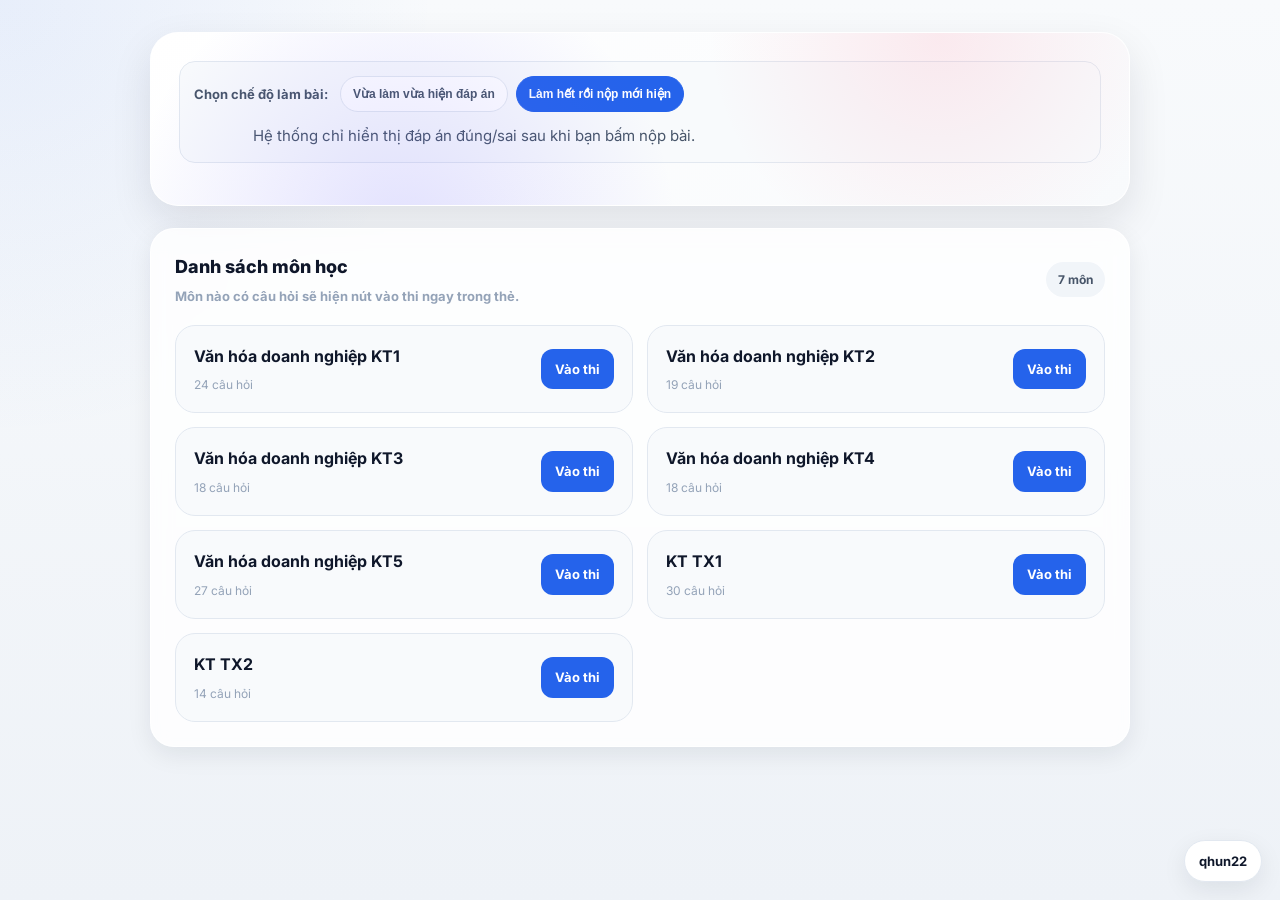
==== commit 86a92f6b: "Add files via upload" ====
--- a/exam.html
+++ b/exam.html
@@ -674,6 +674,7 @@
 let totalQ = 0;
 let subjectId = '';
 let subjectName = '';
+let examMode = 'submit';
 const userAnswers = {};
 const flaggedQuestions = new Set();
 let submitted = false;
@@ -682,6 +683,7 @@
 let timerInterval = null;
 let seconds = 0;
 const labels = ['A','B','C','D','E','F','G','H'];
+const MODE_STORAGE_KEY = 'exam_mode';
 
 /* ================================================================
    SHUFFLE (port from PHP)
@@ -755,6 +757,20 @@
     return d.innerHTML;
 }
 
+function getModeLabel(mode) {
+    return mode === 'instant' ? 'Vừa làm vừa hiện đáp án' : 'Làm hết rồi nộp mới hiện';
+}
+
+function isInstantMode() {
+    return examMode === 'instant';
+}
+
+function setModeInfo() {
+    const info = document.getElementById('questionCountInfo');
+    if (!info) return;
+    info.textContent = totalQ + ' câu hỏi | Chế độ: ' + getModeLabel(examMode);
+}
+
 /* ================================================================
    INIT: Load data and render
    ================================================================ */
@@ -762,6 +778,15 @@
     // Parse subject from URL
     const params = new URLSearchParams(window.location.search);
     subjectId = params.get('subject') || '';
+    const paramMode = params.get('mode');
+    if (paramMode === 'instant' || paramMode === 'submit') {
+        examMode = paramMode;
+        try { localStorage.setItem(MODE_STORAGE_KEY, examMode); } catch(e) {}
+    } else {
+        let saved = 'submit';
+        try { saved = localStorage.getItem(MODE_STORAGE_KEY) || 'submit'; } catch(e) {}
+        examMode = saved === 'instant' ? 'instant' : 'submit';
+    }
 
     if (!subjectId || !/^subj_\d+_\d+$/.test(subjectId)) {
         window.location.href = 'index.html';
@@ -793,9 +818,9 @@
         // Update page
         document.title = subjectName + ' - Làm bài';
         document.getElementById('examTitle').textContent = subjectName;
-        document.getElementById('questionCountInfo').textContent = totalQ + ' câu hỏi';
+        setModeInfo();
         document.getElementById('desktopBrandName').textContent = subjectName;
-        document.getElementById('desktopBrandCount').textContent = totalQ + ' câu hỏi';
+        document.getElementById('desktopBrandCount').textContent = totalQ + ' câu hỏi | ' + getModeLabel(examMode);
 
         renderExam(questions);
         startTimer();
@@ -910,11 +935,15 @@
     if (!userAnswers[qi]) userAnswers[qi] = [];
 
     if (isMulti) {
+        const numCorrect = parseInt(card.dataset.numCorrect || '1', 10);
         const idx = userAnswers[qi].indexOf(ai);
         if (idx > -1) {
             userAnswers[qi].splice(idx, 1);
             el.classList.remove('selected');
         } else {
+            if (userAnswers[qi].length >= numCorrect) {
+                 return; // Prevent selecting more than allowed
+            }
             userAnswers[qi].push(ai);
             el.classList.add('selected');
         }
@@ -924,7 +953,45 @@
         userAnswers[qi] = [ai];
     }
 
+    if (isInstantMode()) {
+        applyInstantMcqFeedback(card, qi);
+    }
+
     updateDesktopExamState();
+}
+
+function applyInstantMcqFeedback(card, qi) {
+    const correct = JSON.parse(card.dataset.correct);
+    const userAns = userAnswers[qi] || [];
+    const isMulti = card.dataset.multi === '1';
+    const numCorrect = parseInt(card.dataset.numCorrect || '1', 10);
+
+    if (isMulti && userAns.length < numCorrect) {
+        card.querySelectorAll('.q-opt').forEach(opt => {
+            opt.classList.remove('correct', 'wrong');
+        });
+        return;
+    }
+
+    card.querySelectorAll('.q-opt').forEach(opt => {
+        const ai = parseInt(opt.dataset.ai, 10);
+        opt.classList.remove('correct', 'wrong');
+        if (correct.includes(ai)) opt.classList.add('correct');
+        if (userAns.includes(ai) && !correct.includes(ai)) opt.classList.add('wrong');
+    });
+}
+
+function revealMcqAnswer(card, qi) {
+    const correct = JSON.parse(card.dataset.correct);
+    const userAns = userAnswers[qi] || [];
+
+    card.querySelectorAll('.q-opt').forEach(opt => {
+        const ai = parseInt(opt.dataset.ai, 10);
+        opt.classList.remove('selected');
+        if (correct.includes(ai)) opt.classList.add('correct');
+        if (userAns.includes(ai) && !correct.includes(ai)) opt.classList.add('wrong');
+        opt.style.pointerEvents = 'none';
+    });
 }
 
 /* ================================================================
@@ -985,8 +1052,9 @@
 
             const req = correctMatches.length;
             const ans = (userMatches || []).filter(v => v !== -1 && v !== undefined).length;
-            if (ans < req) {
+            if (ans < req && !card.querySelector('.warn-unanswered')) {
                 const warning = document.createElement('div');
+                warning.className = 'warn-unanswered';
                 warning.textContent = 'Bạn chưa hoàn thành câu này!';
                 warning.style.cssText = 'color: #dc2626; font-size: 14px; font-weight: 700; background: #fef2f2; padding: 10px 14px; border-radius: 12px; margin-top: 12px; border: 1.5px solid #fecaca; display: inline-block;';
                 card.appendChild(warning);
@@ -1000,22 +1068,15 @@
         const userAns = userAnswers[qi] || [];
         const isCorrectAnswer = arraysEqual(userAns, correct);
 
-        if (userAns.length === 0) {
+        if (userAns.length === 0 && !card.querySelector('.warn-unanswered')) {
             const warning = document.createElement('div');
+            warning.className = 'warn-unanswered';
             warning.textContent = 'Bạn chưa chọn đáp án!';
             warning.style.cssText = 'color: #dc2626; font-size: 14px; font-weight: 700; background: #fef2f2; padding: 10px 14px; border-radius: 12px; margin-top: 16px; border: 1.5px solid #fecaca; display: inline-block;';
             card.appendChild(warning);
         }
 
-        card.querySelectorAll('.q-opt').forEach(opt => {
-            const ai = parseInt(opt.dataset.ai);
-            if (correct.includes(ai)) {
-                opt.classList.add('correct');
-            }
-            if (userAns.includes(ai) && !correct.includes(ai)) {
-                opt.classList.add('wrong');
-            }
-        });
+        revealMcqAnswer(card, qi);
 
         if (isCorrectAnswer) {
             correctCount++;
@@ -1216,6 +1277,19 @@
         matches.push(z.dataset.placedOpt !== '' ? parseInt(z.dataset.placedOpt) : -1);
     });
     userAnswers[qi] = matches;
+
+    if (isInstantMode()) {
+        const correctMatches = JSON.parse(card.dataset.correctMatches);
+        zones.forEach((zone, si) => {
+            const userOpt = matches[si];
+            const correctOpt = correctMatches[si];
+            zone.classList.remove('correct', 'wrong');
+            if (userOpt === -1 || userOpt === undefined) return;
+            if (userOpt === correctOpt) zone.classList.add('correct');
+            else zone.classList.add('wrong');
+        });
+    }
+
     updateDesktopExamState();
 }
 </script>
